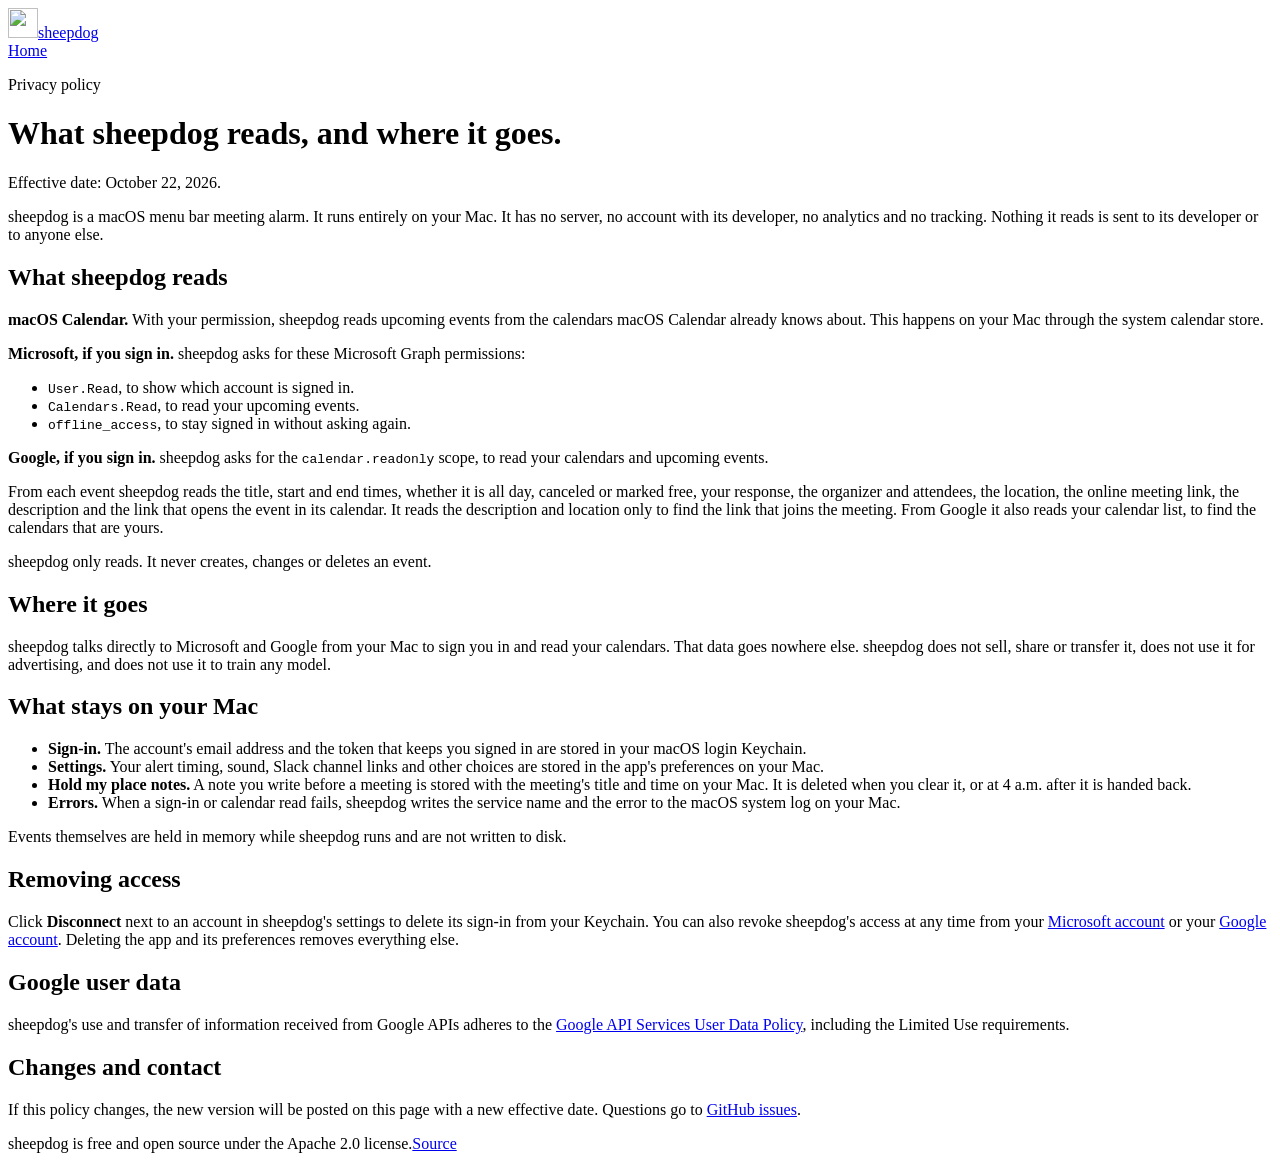
==== site/privacy/index.html @ 1d8af7e6 "Add macsheepdog.com site" ====
<!doctype html>
<html lang="en">
<head>
<meta charset="utf-8">
<meta name="viewport" content="width=device-width, initial-scale=1">
<title>sheepdog privacy policy</title>
<meta name="description" content="What sheepdog reads, what it keeps on your Mac, and what it never sends anywhere.">
<link rel="icon" href="/assets/favicon.png">
<link rel="stylesheet" href="/style.css">
</head>
<body>
<header class="top"><div class="w"><a class="brand" href="/"><img src="/assets/favicon.png" alt="" width="30" height="30">sheepdog</a><nav><a class="keep" href="/">Home</a></nav></div></header>
<main class="doc">
<p class="small">Privacy policy</p>
<h1>What sheepdog reads, and where it goes.</h1>
<p class="eff">Effective date: October 22, 2026.</p>
<p>sheepdog is a macOS menu bar meeting alarm. It runs entirely on your Mac. It has no server, no account with its developer, no analytics and no tracking. Nothing it reads is sent to its developer or to anyone else.</p>
<h2>What sheepdog reads</h2>
<p><b>macOS Calendar.</b> With your permission, sheepdog reads upcoming events from the calendars macOS Calendar already knows about. This happens on your Mac through the system calendar store.</p>
<p><b>Microsoft, if you sign in.</b> sheepdog asks for these Microsoft Graph permissions:</p>
<ul><li><code>User.Read</code>, to show which account is signed in.</li><li><code>Calendars.Read</code>, to read your upcoming events.</li><li><code>offline_access</code>, to stay signed in without asking again.</li></ul>
<p><b>Google, if you sign in.</b> sheepdog asks for the <code>calendar.readonly</code> scope, to read your calendars and upcoming events.</p>
<p>From each event sheepdog reads the title, start and end times, whether it is all day, canceled or marked free, your response, the organizer and attendees, the location, the online meeting link, the description and the link that opens the event in its calendar. It reads the description and location only to find the link that joins the meeting. From Google it also reads your calendar list, to find the calendars that are yours.</p>
<p>sheepdog only reads. It never creates, changes or deletes an event.</p>
<h2>Where it goes</h2>
<p>sheepdog talks directly to Microsoft and Google from your Mac to sign you in and read your calendars. That data goes nowhere else. sheepdog does not sell, share or transfer it, does not use it for advertising, and does not use it to train any model.</p>
<h2>What stays on your Mac</h2>
<ul><li><b>Sign-in.</b> The account's email address and the token that keeps you signed in are stored in your macOS login Keychain.</li><li><b>Settings.</b> Your alert timing, sound, Slack channel links and other choices are stored in the app's preferences on your Mac.</li><li><b>Hold my place notes.</b> A note you write before a meeting is stored with the meeting's title and time on your Mac. It is deleted when you clear it, or at 4 a.m. after it is handed back.</li><li><b>Errors.</b> When a sign-in or calendar read fails, sheepdog writes the service name and the error to the macOS system log on your Mac.</li></ul>
<p>Events themselves are held in memory while sheepdog runs and are not written to disk.</p>
<h2>Removing access</h2>
<p>Click <b>Disconnect</b> next to an account in sheepdog's settings to delete its sign-in from your Keychain. You can also revoke sheepdog's access at any time from your <a href="https://account.live.com/consent/Manage">Microsoft account</a> or your <a href="https://myaccount.google.com/permissions">Google account</a>. Deleting the app and its preferences removes everything else.</p>
<h2>Google user data</h2>
<p>sheepdog's use and transfer of information received from Google APIs adheres to the <a href="https://developers.google.com/terms/api-services-user-data-policy">Google API Services User Data Policy</a>, including the Limited Use requirements.</p>
<h2>Changes and contact</h2>
<p>If this policy changes, the new version will be posted on this page with a new effective date. Questions go to <a href="https://github.com/dcadolph/sheepdog/issues">GitHub issues</a>.</p>
</main>
<footer class="ink"><div class="w"><span>sheepdog is free and open source under the Apache 2.0 license.</span><span><a href="https://github.com/dcadolph/sheepdog">Source</a></span></div></footer>
<script>try{var t=localStorage.getItem("theme");}catch(e){}</script>
</body>
</html>
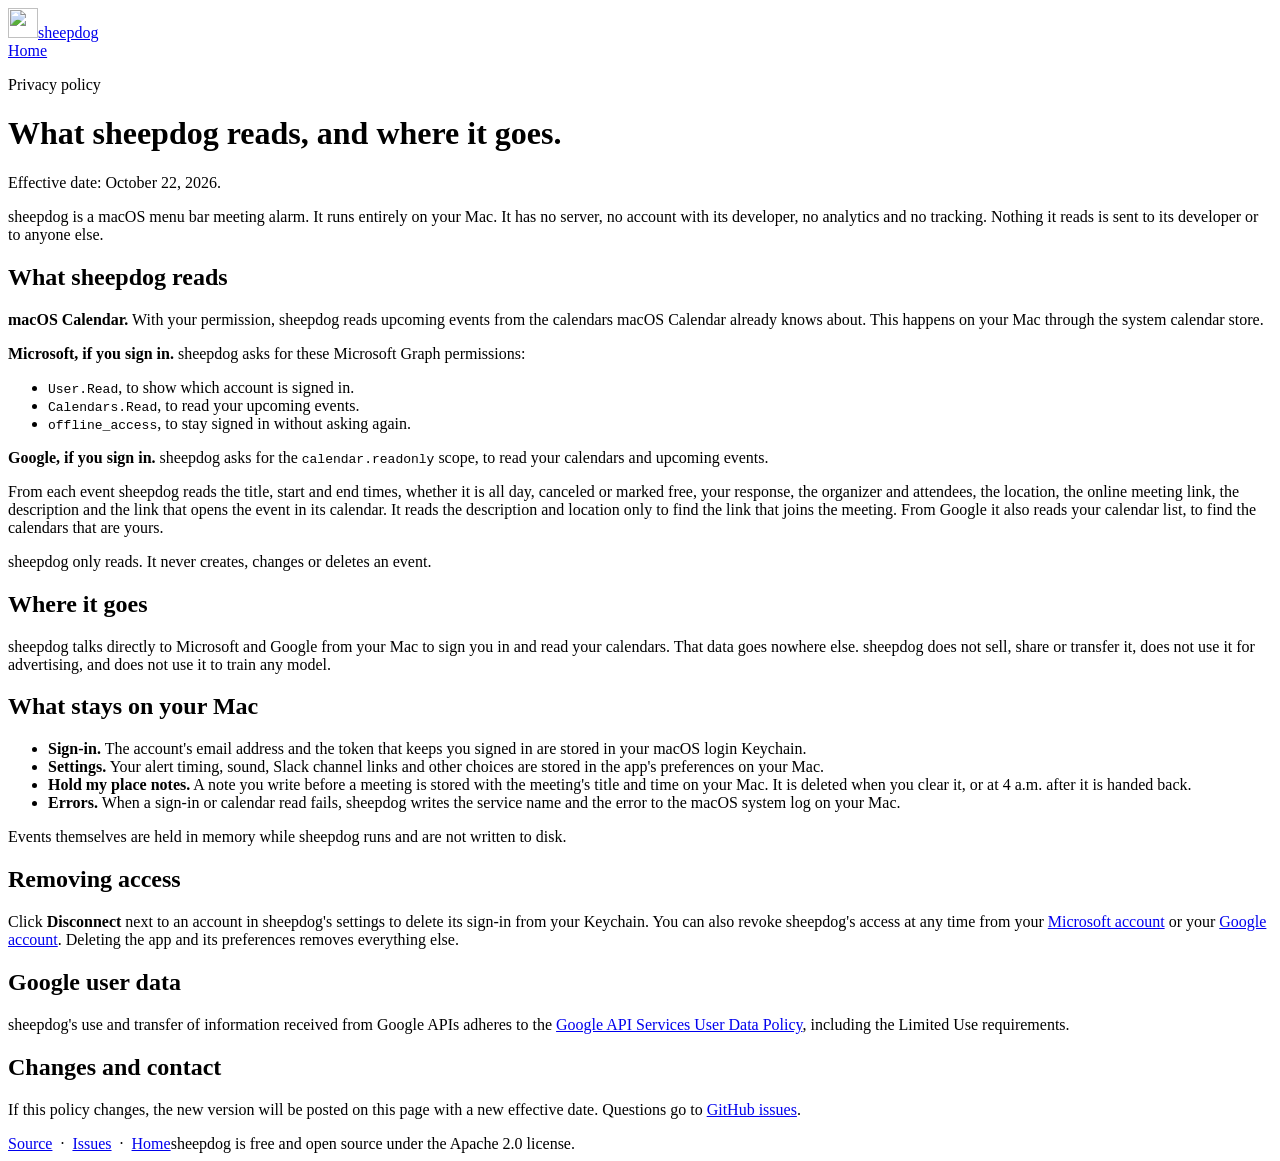
==== commit 8139ca9d: "Add works-with section and center the site hero" ====
--- a/site/privacy/index.html
+++ b/site/privacy/index.html
@@ -34,7 +34,7 @@
 <h2>Changes and contact</h2>
 <p>If this policy changes, the new version will be posted on this page with a new effective date. Questions go to <a href="https://github.com/dcadolph/sheepdog/issues">GitHub issues</a>.</p>
 </main>
-<footer class="ink"><div class="w"><span>sheepdog is free and open source under the Apache 2.0 license.</span><span><a href="https://github.com/dcadolph/sheepdog">Source</a></span></div></footer>
+<footer><div class="w"><span><a href="https://github.com/dcadolph/sheepdog">Source</a> &nbsp;&middot;&nbsp; <a href="https://github.com/dcadolph/sheepdog/issues">Issues</a> &nbsp;&middot;&nbsp; <a href="/">Home</a></span><span>sheepdog is free and open source under the Apache 2.0 license.</span></div></footer>
 <script>try{var t=localStorage.getItem("theme");}catch(e){}</script>
 </body>
 </html>
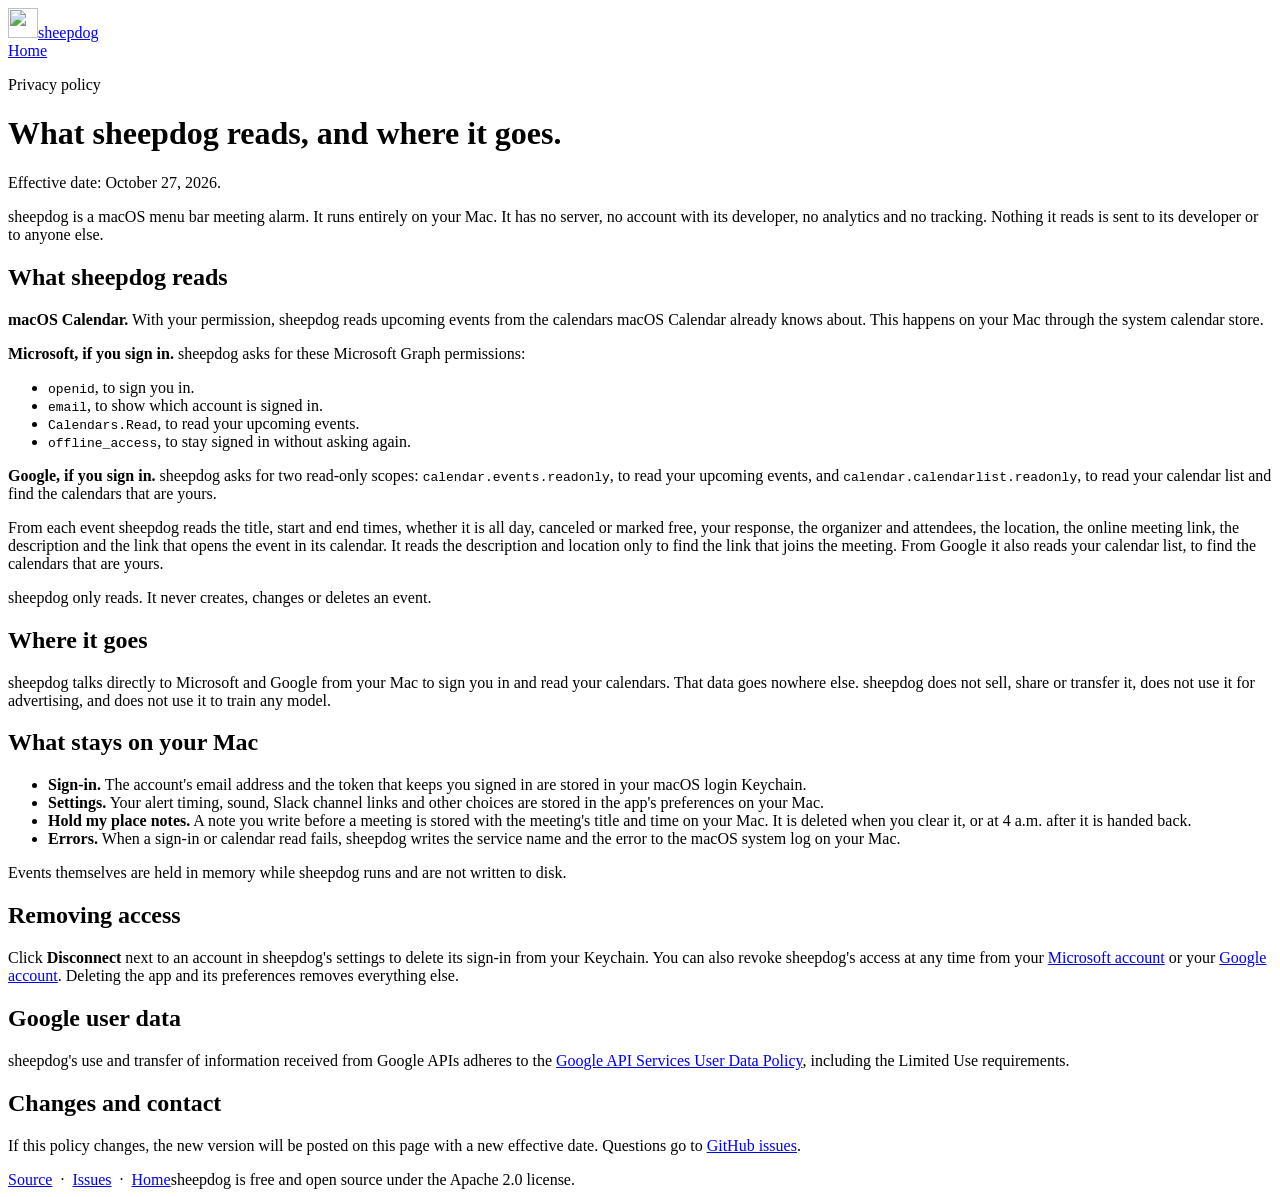
==== commit bc64b51d: "Ask Google for events and calendar list scopes only" ====
--- a/site/privacy/index.html
+++ b/site/privacy/index.html
@@ -13,13 +13,13 @@
 <main class="doc">
 <p class="small">Privacy policy</p>
 <h1>What sheepdog reads, and where it goes.</h1>
-<p class="eff">Effective date: October 22, 2026.</p>
+<p class="eff">Effective date: October 27, 2026.</p>
 <p>sheepdog is a macOS menu bar meeting alarm. It runs entirely on your Mac. It has no server, no account with its developer, no analytics and no tracking. Nothing it reads is sent to its developer or to anyone else.</p>
 <h2>What sheepdog reads</h2>
 <p><b>macOS Calendar.</b> With your permission, sheepdog reads upcoming events from the calendars macOS Calendar already knows about. This happens on your Mac through the system calendar store.</p>
 <p><b>Microsoft, if you sign in.</b> sheepdog asks for these Microsoft Graph permissions:</p>
-<ul><li><code>User.Read</code>, to show which account is signed in.</li><li><code>Calendars.Read</code>, to read your upcoming events.</li><li><code>offline_access</code>, to stay signed in without asking again.</li></ul>
-<p><b>Google, if you sign in.</b> sheepdog asks for the <code>calendar.readonly</code> scope, to read your calendars and upcoming events.</p>
+<ul><li><code>openid</code>, to sign you in.</li><li><code>email</code>, to show which account is signed in.</li><li><code>Calendars.Read</code>, to read your upcoming events.</li><li><code>offline_access</code>, to stay signed in without asking again.</li></ul>
+<p><b>Google, if you sign in.</b> sheepdog asks for two read-only scopes: <code>calendar.events.readonly</code>, to read your upcoming events, and <code>calendar.calendarlist.readonly</code>, to read your calendar list and find the calendars that are yours.</p>
 <p>From each event sheepdog reads the title, start and end times, whether it is all day, canceled or marked free, your response, the organizer and attendees, the location, the online meeting link, the description and the link that opens the event in its calendar. It reads the description and location only to find the link that joins the meeting. From Google it also reads your calendar list, to find the calendars that are yours.</p>
 <p>sheepdog only reads. It never creates, changes or deletes an event.</p>
 <h2>Where it goes</h2>
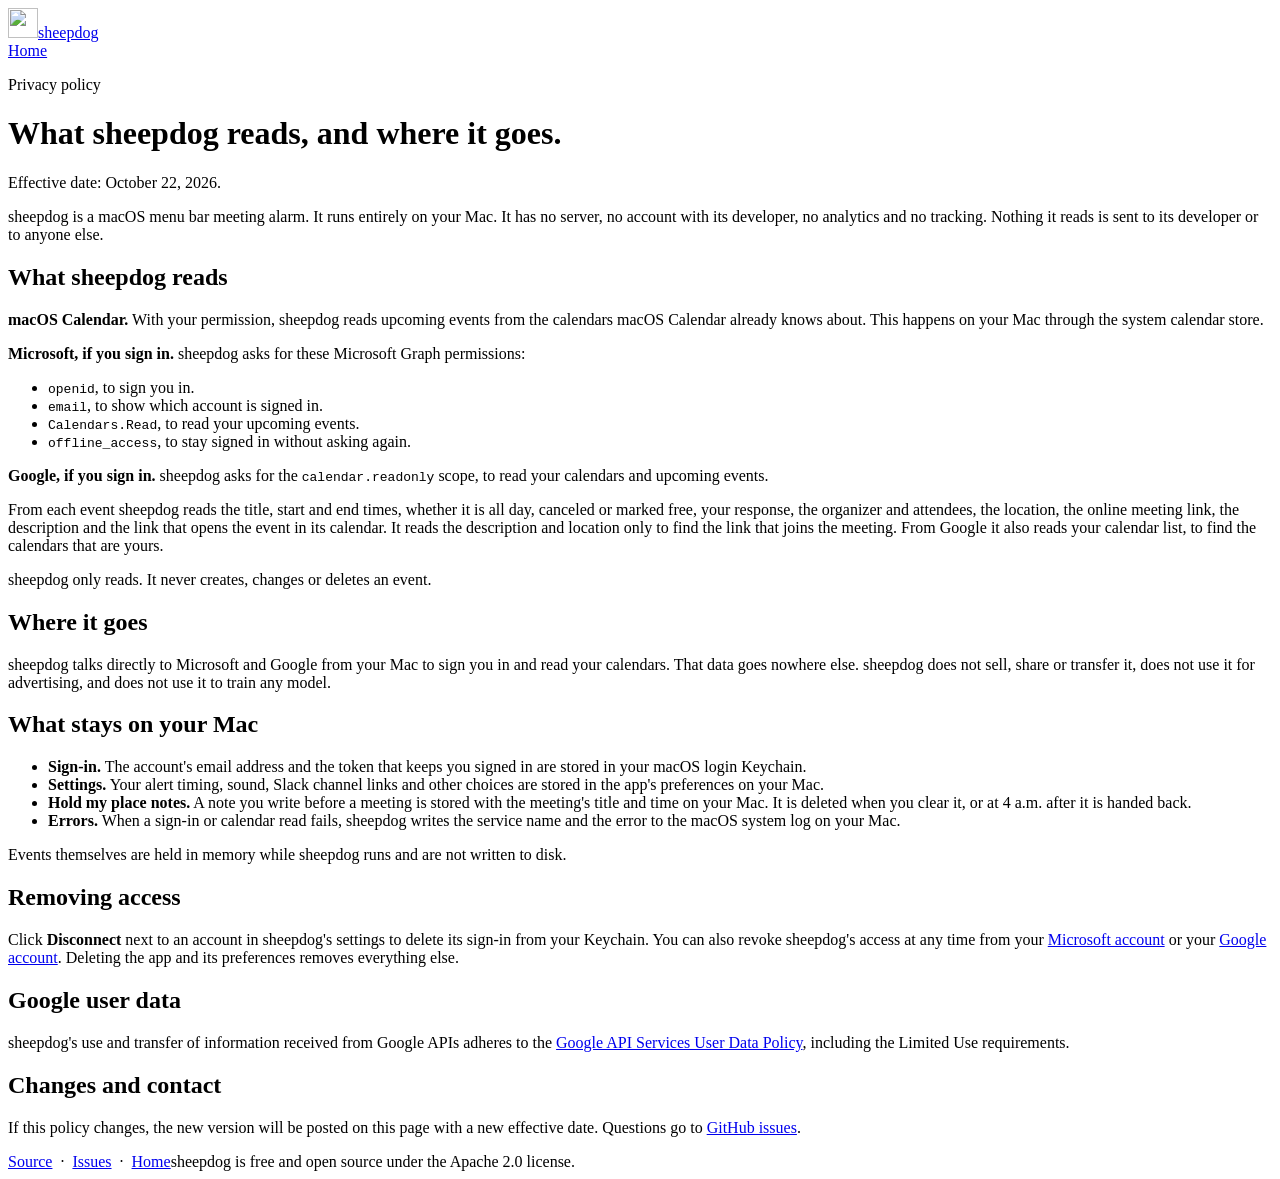
==== commit a868812c: "Document the Microsoft permissions" ====
--- a/site/privacy/index.html
+++ b/site/privacy/index.html
@@ -13,13 +13,13 @@
 <main class="doc">
 <p class="small">Privacy policy</p>
 <h1>What sheepdog reads, and where it goes.</h1>
-<p class="eff">Effective date: October 27, 2026.</p>
+<p class="eff">Effective date: October 22, 2026.</p>
 <p>sheepdog is a macOS menu bar meeting alarm. It runs entirely on your Mac. It has no server, no account with its developer, no analytics and no tracking. Nothing it reads is sent to its developer or to anyone else.</p>
 <h2>What sheepdog reads</h2>
 <p><b>macOS Calendar.</b> With your permission, sheepdog reads upcoming events from the calendars macOS Calendar already knows about. This happens on your Mac through the system calendar store.</p>
 <p><b>Microsoft, if you sign in.</b> sheepdog asks for these Microsoft Graph permissions:</p>
 <ul><li><code>openid</code>, to sign you in.</li><li><code>email</code>, to show which account is signed in.</li><li><code>Calendars.Read</code>, to read your upcoming events.</li><li><code>offline_access</code>, to stay signed in without asking again.</li></ul>
-<p><b>Google, if you sign in.</b> sheepdog asks for two read-only scopes: <code>calendar.events.readonly</code>, to read your upcoming events, and <code>calendar.calendarlist.readonly</code>, to read your calendar list and find the calendars that are yours.</p>
+<p><b>Google, if you sign in.</b> sheepdog asks for the <code>calendar.readonly</code> scope, to read your calendars and upcoming events.</p>
 <p>From each event sheepdog reads the title, start and end times, whether it is all day, canceled or marked free, your response, the organizer and attendees, the location, the online meeting link, the description and the link that opens the event in its calendar. It reads the description and location only to find the link that joins the meeting. From Google it also reads your calendar list, to find the calendars that are yours.</p>
 <p>sheepdog only reads. It never creates, changes or deletes an event.</p>
 <h2>Where it goes</h2>
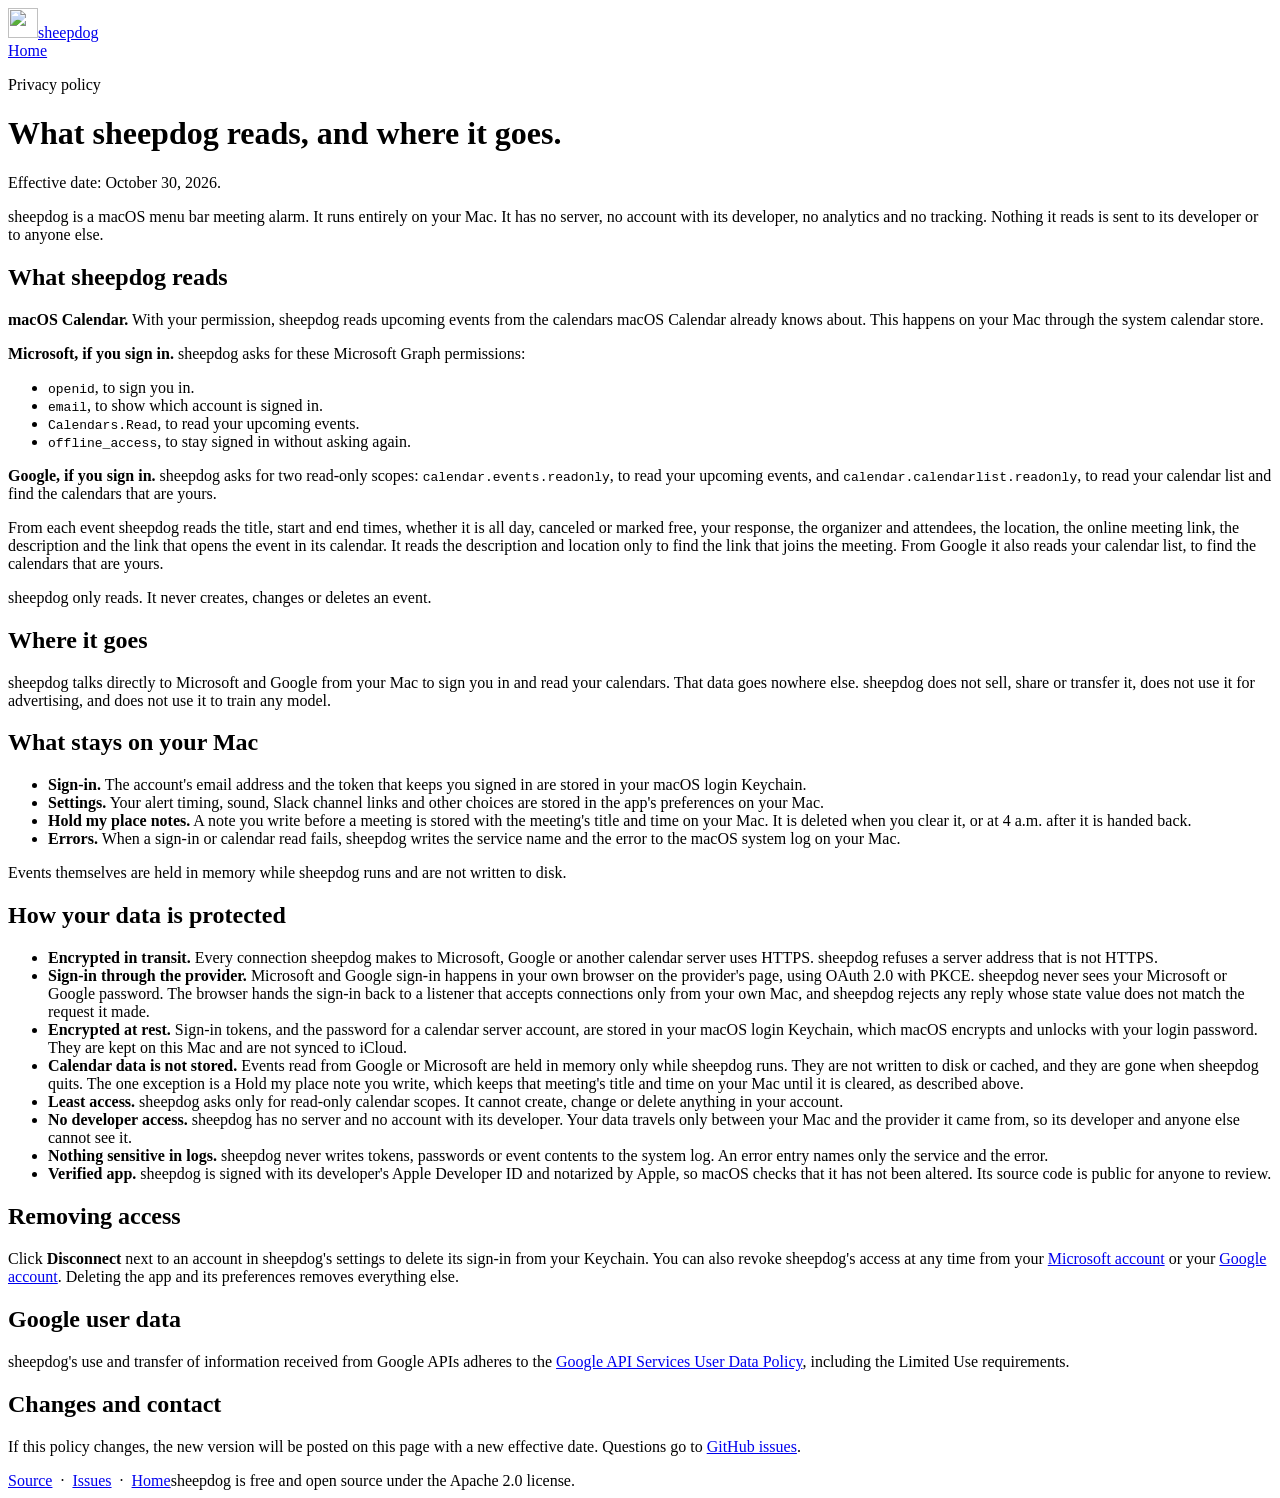
==== commit 77545029: "Add data protection section to the privacy policy" ====
--- a/site/privacy/index.html
+++ b/site/privacy/index.html
@@ -13,13 +13,13 @@
 <main class="doc">
 <p class="small">Privacy policy</p>
 <h1>What sheepdog reads, and where it goes.</h1>
-<p class="eff">Effective date: October 22, 2026.</p>
+<p class="eff">Effective date: October 30, 2026.</p>
 <p>sheepdog is a macOS menu bar meeting alarm. It runs entirely on your Mac. It has no server, no account with its developer, no analytics and no tracking. Nothing it reads is sent to its developer or to anyone else.</p>
 <h2>What sheepdog reads</h2>
 <p><b>macOS Calendar.</b> With your permission, sheepdog reads upcoming events from the calendars macOS Calendar already knows about. This happens on your Mac through the system calendar store.</p>
 <p><b>Microsoft, if you sign in.</b> sheepdog asks for these Microsoft Graph permissions:</p>
 <ul><li><code>openid</code>, to sign you in.</li><li><code>email</code>, to show which account is signed in.</li><li><code>Calendars.Read</code>, to read your upcoming events.</li><li><code>offline_access</code>, to stay signed in without asking again.</li></ul>
-<p><b>Google, if you sign in.</b> sheepdog asks for the <code>calendar.readonly</code> scope, to read your calendars and upcoming events.</p>
+<p><b>Google, if you sign in.</b> sheepdog asks for two read-only scopes: <code>calendar.events.readonly</code>, to read your upcoming events, and <code>calendar.calendarlist.readonly</code>, to read your calendar list and find the calendars that are yours.</p>
 <p>From each event sheepdog reads the title, start and end times, whether it is all day, canceled or marked free, your response, the organizer and attendees, the location, the online meeting link, the description and the link that opens the event in its calendar. It reads the description and location only to find the link that joins the meeting. From Google it also reads your calendar list, to find the calendars that are yours.</p>
 <p>sheepdog only reads. It never creates, changes or deletes an event.</p>
 <h2>Where it goes</h2>
@@ -27,6 +27,8 @@
 <h2>What stays on your Mac</h2>
 <ul><li><b>Sign-in.</b> The account's email address and the token that keeps you signed in are stored in your macOS login Keychain.</li><li><b>Settings.</b> Your alert timing, sound, Slack channel links and other choices are stored in the app's preferences on your Mac.</li><li><b>Hold my place notes.</b> A note you write before a meeting is stored with the meeting's title and time on your Mac. It is deleted when you clear it, or at 4 a.m. after it is handed back.</li><li><b>Errors.</b> When a sign-in or calendar read fails, sheepdog writes the service name and the error to the macOS system log on your Mac.</li></ul>
 <p>Events themselves are held in memory while sheepdog runs and are not written to disk.</p>
+<h2>How your data is protected</h2>
+<ul><li><b>Encrypted in transit.</b> Every connection sheepdog makes to Microsoft, Google or another calendar server uses HTTPS. sheepdog refuses a server address that is not HTTPS.</li><li><b>Sign-in through the provider.</b> Microsoft and Google sign-in happens in your own browser on the provider's page, using OAuth 2.0 with PKCE. sheepdog never sees your Microsoft or Google password. The browser hands the sign-in back to a listener that accepts connections only from your own Mac, and sheepdog rejects any reply whose state value does not match the request it made.</li><li><b>Encrypted at rest.</b> Sign-in tokens, and the password for a calendar server account, are stored in your macOS login Keychain, which macOS encrypts and unlocks with your login password. They are kept on this Mac and are not synced to iCloud.</li><li><b>Calendar data is not stored.</b> Events read from Google or Microsoft are held in memory only while sheepdog runs. They are not written to disk or cached, and they are gone when sheepdog quits. The one exception is a Hold my place note you write, which keeps that meeting's title and time on your Mac until it is cleared, as described above.</li><li><b>Least access.</b> sheepdog asks only for read-only calendar scopes. It cannot create, change or delete anything in your account.</li><li><b>No developer access.</b> sheepdog has no server and no account with its developer. Your data travels only between your Mac and the provider it came from, so its developer and anyone else cannot see it.</li><li><b>Nothing sensitive in logs.</b> sheepdog never writes tokens, passwords or event contents to the system log. An error entry names only the service and the error.</li><li><b>Verified app.</b> sheepdog is signed with its developer's Apple Developer ID and notarized by Apple, so macOS checks that it has not been altered. Its source code is public for anyone to review.</li></ul>
 <h2>Removing access</h2>
 <p>Click <b>Disconnect</b> next to an account in sheepdog's settings to delete its sign-in from your Keychain. You can also revoke sheepdog's access at any time from your <a href="https://account.live.com/consent/Manage">Microsoft account</a> or your <a href="https://myaccount.google.com/permissions">Google account</a>. Deleting the app and its preferences removes everything else.</p>
 <h2>Google user data</h2>
